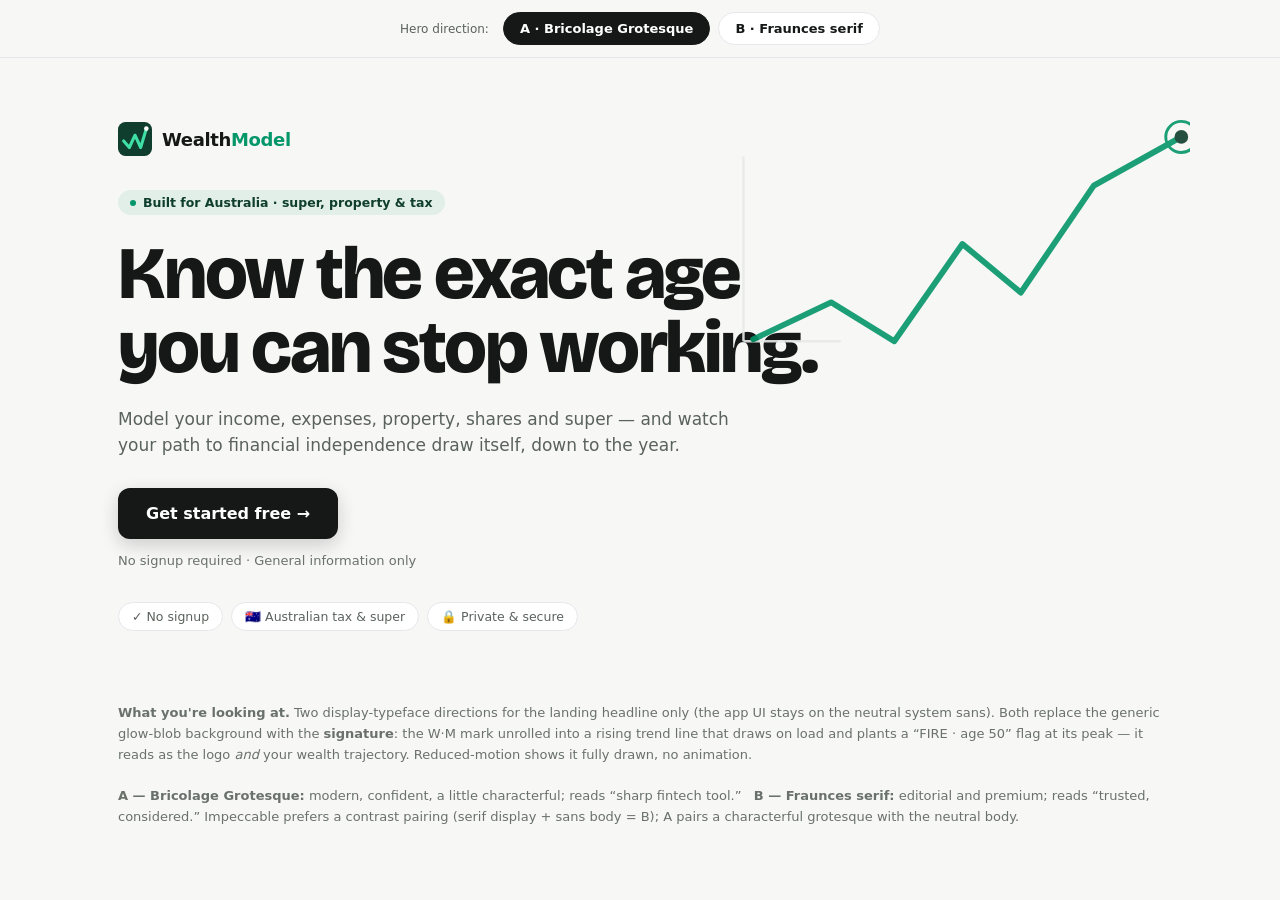
==== hero-mockup.html @ 12a41196 "Add landing hero direction mockup (display font + trend-line signature) Standalone page comparing tw" ====
<!DOCTYPE html>
<html lang="en">
<head>
<meta charset="UTF-8">
<meta name="viewport" content="width=device-width, initial-scale=1">
<title>WealthModel — Hero direction mockups</title>
<link rel="preconnect" href="https://fonts.googleapis.com">
<link rel="preconnect" href="https://fonts.gstatic.com" crossorigin>
<link href="https://fonts.googleapis.com/css2?family=Bricolage+Grotesque:opsz,wght@12..96,600;12..96,700;12..96,800&family=Fraunces:ital,opsz,wght@0,9..144,600;0,9..144,700;1,9..144,600&display=swap" rel="stylesheet">
<style>
  :root{
    --ink:#151816; --muted:#5A625D; --muted2:#6A716B;
    --green:#059669; --deep:#0F3D2E; --mint:#3FE0A5;
    --bg:#F7F7F5; --surface:#FFFFFF; --stroke:#E5E7EB;
    --sans: ui-sans-serif, system-ui, -apple-system, "Segoe UI", Roboto, Helvetica, Arial, sans-serif;
  }
  *{ box-sizing:border-box; }
  body{ margin:0; background:var(--bg); color:var(--ink); font-family:var(--sans); -webkit-font-smoothing:antialiased; }
  .switchbar{ position:sticky; top:0; z-index:10; display:flex; gap:8px; align-items:center; justify-content:center;
    background:rgba(247,247,245,.9); backdrop-filter:blur(8px); padding:12px; border-bottom:1px solid var(--stroke); }
  .switchbar span{ font-size:12px; color:var(--muted); margin-right:6px; }
  .switchbar button{ font:inherit; font-size:13px; font-weight:600; padding:8px 16px; border-radius:999px;
    border:1px solid var(--stroke); background:#fff; color:var(--ink); cursor:pointer; }
  .switchbar button.on{ background:var(--ink); color:#fff; border-color:var(--ink); }

  .stage{ display:none; }
  .stage.on{ display:block; }

  /* ── Shared hero layout ── */
  .hero{ position:relative; overflow:hidden; max-width:1100px; margin:0 auto; padding:64px 28px 72px; }
  .brandrow{ display:flex; align-items:center; gap:10px; margin-bottom:34px; }
  .brandrow .mark{ width:34px; height:34px; }
  .brandrow .name{ font-weight:800; font-size:18px; letter-spacing:-.02em; }
  .brandrow .name .m{ color:var(--green); }
  .kicker{ display:inline-flex; align-items:center; gap:7px; font-size:12.5px; font-weight:600; color:var(--deep);
    background:rgba(5,150,105,.09); padding:5px 12px; border-radius:999px; margin-bottom:22px; }
  .kicker .dot{ width:6px; height:6px; border-radius:50%; background:var(--green); }
  .lede{ font-size:17px; line-height:1.5; color:var(--muted); max-width:60ch; margin:22px 0 30px; }
  .cta{ display:inline-flex; align-items:center; gap:9px; font:inherit; font-size:16px; font-weight:700;
    background:var(--ink); color:#fff; border:none; border-radius:12px; padding:16px 28px; cursor:pointer;
    box-shadow:0 6px 18px rgba(15,24,22,.18); }
  .sub{ margin-top:14px; font-size:13px; color:var(--muted2); }

  /* ── The signature: rising trend-line / W·M mark, drawn on load ── */
  .signature{ position:absolute; right:-40px; top:40px; width:min(46%,520px); opacity:.9; pointer-events:none; }
  .signature .track{ fill:none; stroke:#E7EAE8; stroke-width:2.5; }
  .signature .line{ fill:none; stroke:var(--green); stroke-width:6; stroke-linecap:round; stroke-linejoin:round;
    stroke-dasharray:1400; stroke-dashoffset:1400; animation:draw 1.8s cubic-bezier(.2,.7,.2,1) .3s forwards; }
  .signature .peak{ fill:var(--deep); opacity:0; animation:pop .4s ease 2s forwards; }
  .signature .peakring{ fill:none; stroke:var(--green); stroke-width:3; opacity:0; animation:pop .4s ease 2s forwards; }
  .signature .flag{ opacity:0; animation:pop .5s ease 2.15s forwards; }
  @keyframes draw{ to{ stroke-dashoffset:0; } }
  @keyframes pop{ from{ opacity:0; transform:scale(.6); } to{ opacity:1; transform:scale(1); } }
  @media (prefers-reduced-motion: reduce){
    .signature .line{ animation:none; stroke-dashoffset:0; } .signature .peak,.signature .peakring,.signature .flag{ animation:none; opacity:1; }
  }
  .pills{ display:flex; flex-wrap:wrap; gap:8px; margin-top:34px; }
  .pill{ font-size:12.5px; color:var(--muted); background:#fff; border:1px solid var(--stroke); border-radius:999px; padding:6px 13px; }

  /* ══ Direction A — Bricolage Grotesque (modern, confident) ══ */
  #A .h1{ font-family:"Bricolage Grotesque", var(--sans); font-weight:800; font-size:clamp(38px,6.2vw,74px);
    line-height:1.0; letter-spacing:-.03em; margin:0; text-wrap:balance; }
  #A .h1 .accent{ color:var(--green); }
  #A .h1 .rot{ display:inline-block; }

  /* ══ Direction B — Fraunces serif display (editorial, premium) ══ */
  #B .h1{ font-family:"Fraunces", Georgia, serif; font-weight:600; font-size:clamp(38px,6vw,72px);
    line-height:1.02; letter-spacing:-.01em; margin:0; text-wrap:balance; }
  #B .h1 .accent{ font-style:italic; color:var(--green); }

  @media (max-width:820px){ .signature{ display:none; } .hero{ padding:44px 22px 56px; } }
  .note{ max-width:1100px; margin:0 auto; padding:0 28px 40px; font-size:13px; color:var(--muted2); line-height:1.6; }
</style>
</head>
<body>

<div class="switchbar">
  <span>Hero direction:</span>
  <button id="btnA" class="on" onclick="pick('A')">A · Bricolage Grotesque</button>
  <button id="btnB" onclick="pick('B')">B · Fraunces serif</button>
</div>

<!-- shared signature SVG template is inlined per stage so each gets its own draw -->
<script>
  const SIG = `
    <svg class="signature" viewBox="0 0 520 300" xmlns="http://www.w3.org/2000/svg" aria-hidden="true">
      <path class="track" d="M20 250 L120 250 M20 250 L20 60"/>
      <!-- W·M zigzag rising to a peak = your wealth trajectory -->
      <path class="line" d="M30 248 L110 210 L175 250 L245 150 L305 200 L380 90 L470 40"/>
      <circle class="peakring" cx="470" cy="40" r="16"/>
      <circle class="peak" cx="470" cy="40" r="7"/>
      <g class="flag" transform="translate(470,40)">
        <rect x="14" y="-30" width="120" height="24" rx="12" fill="#0F3D2E"/>
        <text x="74" y="-13" text-anchor="middle" font-family="ui-sans-serif,system-ui" font-size="12" font-weight="700" fill="#fff">FIRE · age 50</text>
      </g>
    </svg>`;
  function markSVG(){
    return `<svg class="mark" viewBox="0 0 72 72" xmlns="http://www.w3.org/2000/svg" aria-hidden="true">
      <rect width="72" height="72" rx="16" fill="#0F3D2E"/>
      <polyline points="12,40 24,54 36,28 48,54 60,14" fill="none" stroke="#3FE0A5" stroke-width="6.5" stroke-linecap="round" stroke-linejoin="round"/>
      <circle cx="60" cy="14" r="4.8" fill="#fff"/></svg>`;
  }
</script>

<!-- Direction A -->
<section id="A" class="stage on">
  <div class="hero">
    <div class="sig-slot"></div>
    <div class="brandrow"><span class="mk"></span><span class="name">Wealth<span class="m">Model</span></span></div>
    <div class="kicker"><span class="dot"></span>Built for Australia · super, property &amp; tax</div>
    <h1 class="h1">Know the exact age<br>you can stop working.</h1>
    <p class="lede">Model your income, expenses, property, shares and super — and watch your path to financial independence draw itself, down to the year.</p>
    <button class="cta">Get started free →</button>
    <div class="sub">No signup required · General information only</div>
    <div class="pills"><span class="pill">✓ No signup</span><span class="pill">🇦🇺 Australian tax &amp; super</span><span class="pill">🔒 Private &amp; secure</span></div>
  </div>
</section>

<!-- Direction B -->
<section id="B" class="stage">
  <div class="hero">
    <div class="sig-slot"></div>
    <div class="brandrow"><span class="mk"></span><span class="name">Wealth<span class="m">Model</span></span></div>
    <div class="kicker"><span class="dot"></span>Built for Australia · super, property &amp; tax</div>
    <h1 class="h1">Know your path to<br>financial <span class="accent">freedom.</span></h1>
    <p class="lede">Model your income, expenses, property, shares and super — and see exactly when you reach financial independence, the Australian way.</p>
    <button class="cta">Get started free →</button>
    <div class="sub">No signup required · General information only</div>
    <div class="pills"><span class="pill">✓ No signup</span><span class="pill">🇦🇺 Australian tax &amp; super</span><span class="pill">🔒 Private &amp; secure</span></div>
  </div>
</section>

<div class="note">
  <strong>What you're looking at.</strong> Two display-typeface directions for the landing headline only (the app UI stays on the neutral system sans). Both replace the generic glow-blob background with the <strong>signature</strong>: the W·M mark unrolled into a rising trend line that draws on load and plants a “FIRE · age 50” flag at its peak — it reads as the logo <em>and</em> your wealth trajectory. Reduced-motion shows it fully drawn, no animation.
  <br><br><strong>A — Bricolage Grotesque:</strong> modern, confident, a little characterful; reads “sharp fintech tool.” &nbsp; <strong>B — Fraunces serif:</strong> editorial and premium; reads “trusted, considered.” Impeccable prefers a contrast pairing (serif display + sans body = B); A pairs a characterful grotesque with the neutral body.
</div>

<script>
  // inject the mark + signature into each stage
  document.querySelectorAll('.mk').forEach(el => el.outerHTML = markSVG());
  function inject(id){
    const stage = document.getElementById(id);
    const slot = stage.querySelector('.sig-slot');
    slot.innerHTML = SIG;           // re-inject to restart the draw animation
  }
  function pick(which){
    ['A','B'].forEach(k=>{
      document.getElementById(k).classList.toggle('on', k===which);
      document.getElementById('btn'+k).classList.toggle('on', k===which);
    });
    inject(which);
  }
  inject('A');
</script>
</body>
</html>
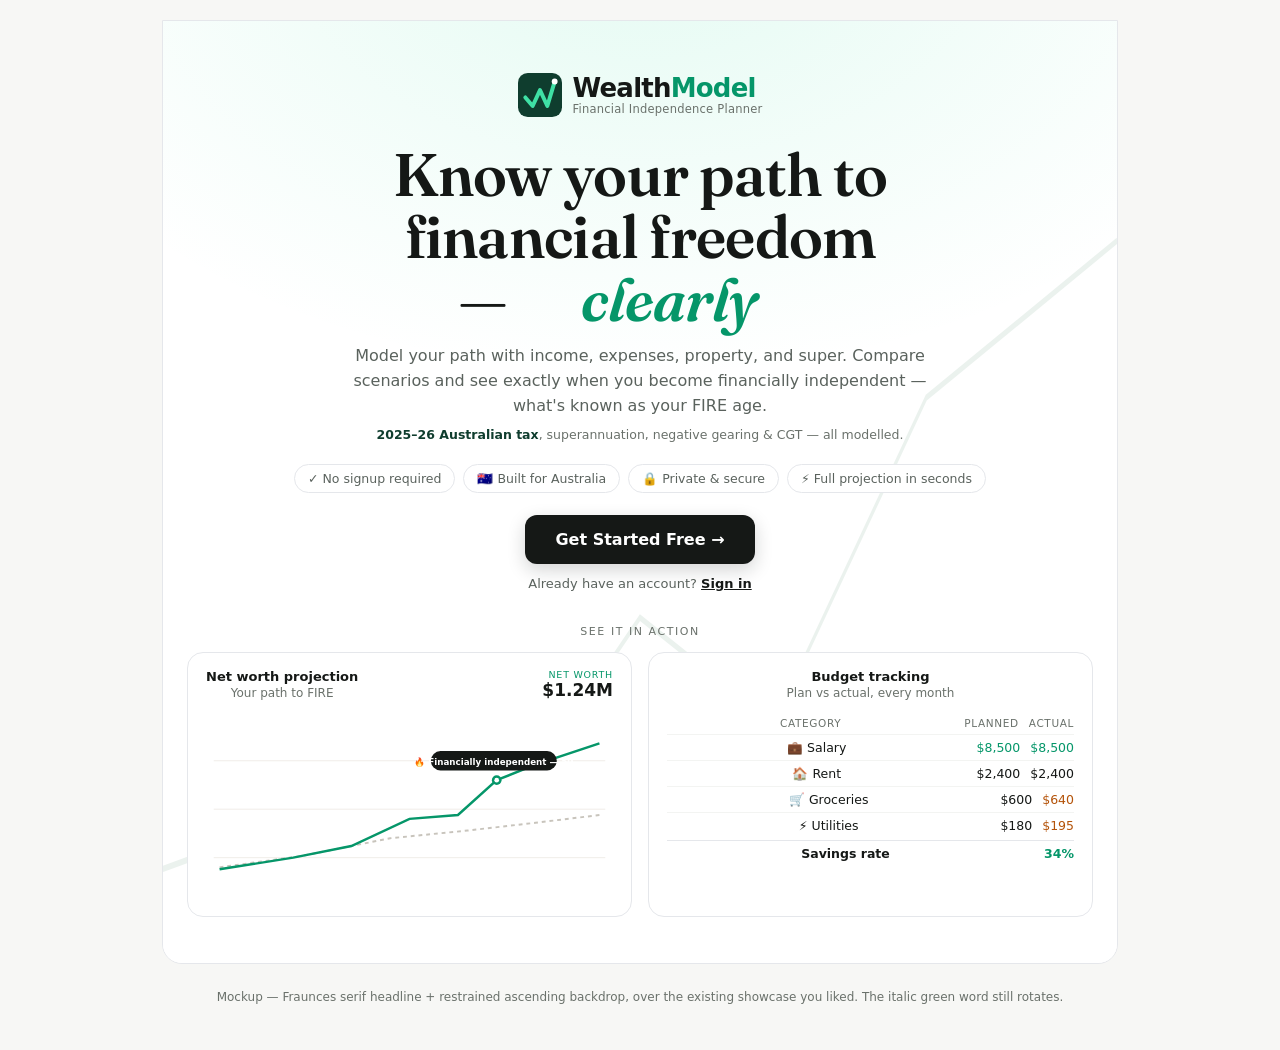
==== commit 5f7e6897: "Hero mockup v2: Fraunces serif over the existing showcase layout Keeps the centered hero + net-worth" ====
--- a/hero-mockup.html
+++ b/hero-mockup.html
@@ -3,154 +3,184 @@
 <head>
 <meta charset="UTF-8">
 <meta name="viewport" content="width=device-width, initial-scale=1">
-<title>WealthModel — Hero direction mockups</title>
+<title>WealthModel — Fraunces hero mockup</title>
 <link rel="preconnect" href="https://fonts.googleapis.com">
 <link rel="preconnect" href="https://fonts.gstatic.com" crossorigin>
-<link href="https://fonts.googleapis.com/css2?family=Bricolage+Grotesque:opsz,wght@12..96,600;12..96,700;12..96,800&family=Fraunces:ital,opsz,wght@0,9..144,600;0,9..144,700;1,9..144,600&display=swap" rel="stylesheet">
+<link href="https://fonts.googleapis.com/css2?family=Fraunces:ital,opsz,wght@0,9..144,500;0,9..144,600;0,9..144,700;1,9..144,500;1,9..144,600&display=swap" rel="stylesheet">
 <style>
   :root{
     --ink:#151816; --muted:#5A625D; --muted2:#6A716B;
     --green:#059669; --deep:#0F3D2E; --mint:#3FE0A5;
     --bg:#F7F7F5; --surface:#FFFFFF; --stroke:#E5E7EB;
     --sans: ui-sans-serif, system-ui, -apple-system, "Segoe UI", Roboto, Helvetica, Arial, sans-serif;
+    --serif: "Fraunces", Georgia, "Times New Roman", serif;
   }
   *{ box-sizing:border-box; }
   body{ margin:0; background:var(--bg); color:var(--ink); font-family:var(--sans); -webkit-font-smoothing:antialiased; }
-  .switchbar{ position:sticky; top:0; z-index:10; display:flex; gap:8px; align-items:center; justify-content:center;
-    background:rgba(247,247,245,.9); backdrop-filter:blur(8px); padding:12px; border-bottom:1px solid var(--stroke); }
-  .switchbar span{ font-size:12px; color:var(--muted); margin-right:6px; }
-  .switchbar button{ font:inherit; font-size:13px; font-weight:600; padding:8px 16px; border-radius:999px;
-    border:1px solid var(--stroke); background:#fff; color:var(--ink); cursor:pointer; }
-  .switchbar button.on{ background:var(--ink); color:#fff; border-color:var(--ink); }
 
-  .stage{ display:none; }
-  .stage.on{ display:block; }
+  .card{ background:var(--surface); border:1px solid var(--stroke); border-radius:16px; }
+  .wrap{ max-width:1000px; margin:0 auto; padding:0 22px; }
 
-  /* ── Shared hero layout ── */
-  .hero{ position:relative; overflow:hidden; max-width:1100px; margin:0 auto; padding:64px 28px 72px; }
-  .brandrow{ display:flex; align-items:center; gap:10px; margin-bottom:34px; }
-  .brandrow .mark{ width:34px; height:34px; }
-  .brandrow .name{ font-weight:800; font-size:18px; letter-spacing:-.02em; }
-  .brandrow .name .m{ color:var(--green); }
-  .kicker{ display:inline-flex; align-items:center; gap:7px; font-size:12.5px; font-weight:600; color:var(--deep);
-    background:rgba(5,150,105,.09); padding:5px 12px; border-radius:999px; margin-bottom:22px; }
-  .kicker .dot{ width:6px; height:6px; border-radius:50%; background:var(--green); }
-  .lede{ font-size:17px; line-height:1.5; color:var(--muted); max-width:60ch; margin:22px 0 30px; }
-  .cta{ display:inline-flex; align-items:center; gap:9px; font:inherit; font-size:16px; font-weight:700;
-    background:var(--ink); color:#fff; border:none; border-radius:12px; padding:16px 28px; cursor:pointer;
-    box-shadow:0 6px 18px rgba(15,24,22,.18); }
-  .sub{ margin-top:14px; font-size:13px; color:var(--muted2); }
+  /* ── HERO (centered, mirrors the live layout) ── */
+  .hero{ position:relative; overflow:hidden; border-radius:0 0 20px 20px; padding:52px 24px 30px; text-align:center; }
+  /* Restrained backdrop: a soft mint wash + one faint ascending hairline that
+     nods to the logo mark — no glow blobs, doesn't compete with the chart below. */
+  .hero::before{ content:""; position:absolute; inset:0; z-index:0;
+    background:
+      radial-gradient(120% 80% at 50% -10%, rgba(63,224,165,.14), transparent 60%),
+      linear-gradient(#fff,#fff);
+  }
+  .hero .risewash{ position:absolute; inset:0; z-index:0; width:100%; height:100%; opacity:.5; pointer-events:none; }
+  .hero .risewash path{ fill:none; stroke:#D8E6DE; stroke-width:2;
+    stroke-dasharray:1200; stroke-dashoffset:1200; animation:draw 2s cubic-bezier(.2,.7,.2,1) .2s forwards; }
+  @keyframes draw{ to{ stroke-dashoffset:0; } }
+  .hero > *{ position:relative; z-index:1; }
 
-  /* ── The signature: rising trend-line / W·M mark, drawn on load ── */
-  .signature{ position:absolute; right:-40px; top:40px; width:min(46%,520px); opacity:.9; pointer-events:none; }
-  .signature .track{ fill:none; stroke:#E7EAE8; stroke-width:2.5; }
-  .signature .line{ fill:none; stroke:var(--green); stroke-width:6; stroke-linecap:round; stroke-linejoin:round;
-    stroke-dasharray:1400; stroke-dashoffset:1400; animation:draw 1.8s cubic-bezier(.2,.7,.2,1) .3s forwards; }
-  .signature .peak{ fill:var(--deep); opacity:0; animation:pop .4s ease 2s forwards; }
-  .signature .peakring{ fill:none; stroke:var(--green); stroke-width:3; opacity:0; animation:pop .4s ease 2s forwards; }
-  .signature .flag{ opacity:0; animation:pop .5s ease 2.15s forwards; }
-  @keyframes draw{ to{ stroke-dashoffset:0; } }
-  @keyframes pop{ from{ opacity:0; transform:scale(.6); } to{ opacity:1; transform:scale(1); } }
-  @media (prefers-reduced-motion: reduce){
-    .signature .line{ animation:none; stroke-dashoffset:0; } .signature .peak,.signature .peakring,.signature .flag{ animation:none; opacity:1; }
+  .lockup{ display:inline-flex; align-items:center; gap:11px; margin-bottom:26px; }
+  .lockup .mk{ width:44px; height:44px; }
+  .lockup .txt{ text-align:left; line-height:1.1; }
+  .lockup .nm{ font-weight:800; font-size:26px; letter-spacing:-.03em; }
+  .lockup .nm .m{ color:var(--green); }
+  .lockup .tg{ font-size:11.5px; color:var(--muted2); letter-spacing:.02em; }
+
+  h1.hero-title{
+    font-family:var(--serif); font-weight:600; font-optical-sizing:auto;
+    font-size:clamp(34px,5.4vw,60px); line-height:1.04; letter-spacing:-.012em;
+    margin:0 auto 14px; max-width:16ch; text-wrap:balance; color:var(--ink);
   }
-  .pills{ display:flex; flex-wrap:wrap; gap:8px; margin-top:34px; }
-  .pill{ font-size:12.5px; color:var(--muted); background:#fff; border:1px solid var(--stroke); border-radius:999px; padding:6px 13px; }
+  h1.hero-title .rotwrap{ display:inline-grid; }
+  h1.hero-title .ghost{ grid-area:1/1; visibility:hidden; }
+  h1.hero-title .rot{ grid-area:1/1; font-style:italic; color:var(--green);
+    transition:opacity .22s ease, transform .22s ease; }
+  h1.hero-title .rot.swap{ opacity:0; transform:translateY(6px); }
 
-  /* ══ Direction A — Bricolage Grotesque (modern, confident) ══ */
-  #A .h1{ font-family:"Bricolage Grotesque", var(--sans); font-weight:800; font-size:clamp(38px,6.2vw,74px);
-    line-height:1.0; letter-spacing:-.03em; margin:0; text-wrap:balance; }
-  #A .h1 .accent{ color:var(--green); }
-  #A .h1 .rot{ display:inline-block; }
+  .lede{ font-family:var(--sans); font-size:16px; line-height:1.55; color:var(--muted);
+    max-width:60ch; margin:0 auto 8px; }
+  .cred{ font-size:12.5px; color:var(--muted2); margin:0 auto 22px; }
+  .cred b{ color:var(--deep); font-weight:600; }
 
-  /* ══ Direction B — Fraunces serif display (editorial, premium) ══ */
-  #B .h1{ font-family:"Fraunces", Georgia, serif; font-weight:600; font-size:clamp(38px,6vw,72px);
-    line-height:1.02; letter-spacing:-.01em; margin:0; text-wrap:balance; }
-  #B .h1 .accent{ font-style:italic; color:var(--green); }
+  .pills{ display:flex; flex-wrap:wrap; gap:8px; justify-content:center; margin-bottom:22px; }
+  .pill{ font-size:12.5px; color:var(--muted); background:#fff; border:1px solid var(--stroke);
+    border-radius:999px; padding:6px 13px; }
 
-  @media (max-width:820px){ .signature{ display:none; } .hero{ padding:44px 22px 56px; } }
-  .note{ max-width:1100px; margin:0 auto; padding:0 28px 40px; font-size:13px; color:var(--muted2); line-height:1.6; }
+  .cta{ display:inline-flex; align-items:center; gap:9px; font:inherit; font-family:var(--sans);
+    font-size:16px; font-weight:700; background:var(--ink); color:#fff; border:none; border-radius:12px;
+    padding:15px 30px; cursor:pointer; box-shadow:0 6px 18px rgba(15,24,22,.18); }
+  .signin{ margin-top:12px; font-size:13px; color:var(--muted); }
+  .signin a{ color:var(--ink); font-weight:600; text-decoration:underline; cursor:pointer; }
+
+  /* ── SHOWCASE (kept from the live layout — representative static version) ── */
+  .showcase-note{ text-align:center; font-size:11px; letter-spacing:.14em; text-transform:uppercase;
+    color:var(--muted2); margin:34px 0 14px; }
+  .showgrid{ display:grid; grid-template-columns:1fr 1fr; gap:16px; margin-bottom:16px; }
+  @media (max-width:760px){ .showgrid{ grid-template-columns:1fr; } }
+  .panel-t{ font-size:13px; font-weight:800; color:var(--ink); }
+  .panel-s{ font-size:12px; color:var(--muted2); margin-top:2px; margin-bottom:12px; }
+
+  /* net-worth mini chart */
+  .nwcard{ padding:16px 18px; }
+  .nwhead{ display:flex; justify-content:space-between; align-items:flex-start; }
+  .nwchip{ text-align:right; }
+  .nwchip .l{ font-size:9.5px; letter-spacing:.08em; text-transform:uppercase; color:var(--green); }
+  .nwchip .v{ font-size:17px; font-weight:800; }
+  .nwchart{ margin-top:10px; }
+  .nwchart .grid{ stroke:#F0EDE8; stroke-width:1; }
+  .nwchart .invest{ fill:none; stroke:var(--green); stroke-width:2.5; }
+  .nwchart .save{ fill:none; stroke:#C8C4BC; stroke-width:2; stroke-dasharray:4 4; }
+  .nwtag{ }
+  .nwtag rect{ fill:var(--ink); } .nwtag text{ fill:#fff; font-size:9px; font-weight:700; }
+
+  /* budget mini table */
+  .budcard{ padding:16px 18px; }
+  .brow{ display:grid; grid-template-columns:1fr auto auto; gap:10px; font-size:12.5px; padding:5px 0; border-top:1px solid #F3F4F2; }
+  .brow.h{ border-top:none; color:var(--muted2); font-size:10.5px; text-transform:uppercase; letter-spacing:.06em; }
+  .brow .pos{ color:var(--green); } .brow .warn{ color:#B45309; }
+  .brow.tot{ font-weight:800; border-top:1.5px solid var(--stroke); margin-top:2px; }
+
+  .foot{ text-align:center; color:var(--muted2); font-size:12px; padding:26px 0 46px; }
+  @media (prefers-reduced-motion: reduce){ .hero .risewash path{ animation:none; stroke-dashoffset:0; } }
 </style>
 </head>
 <body>
 
-<div class="switchbar">
-  <span>Hero direction:</span>
-  <button id="btnA" class="on" onclick="pick('A')">A · Bricolage Grotesque</button>
-  <button id="btnB" onclick="pick('B')">B · Fraunces serif</button>
-</div>
+<div class="wrap">
+  <div class="hero card" style="margin-top:20px;">
+    <!-- restrained ascending hairline backdrop -->
+    <svg class="risewash" viewBox="0 0 1000 300" preserveAspectRatio="none" aria-hidden="true">
+      <path d="M0 270 L180 250 L340 262 L500 190 L640 224 L800 120 L1000 70"/>
+    </svg>
 
-<!-- shared signature SVG template is inlined per stage so each gets its own draw -->
-<script>
-  const SIG = `
-    <svg class="signature" viewBox="0 0 520 300" xmlns="http://www.w3.org/2000/svg" aria-hidden="true">
-      <path class="track" d="M20 250 L120 250 M20 250 L20 60"/>
-      <!-- W·M zigzag rising to a peak = your wealth trajectory -->
-      <path class="line" d="M30 248 L110 210 L175 250 L245 150 L305 200 L380 90 L470 40"/>
-      <circle class="peakring" cx="470" cy="40" r="16"/>
-      <circle class="peak" cx="470" cy="40" r="7"/>
-      <g class="flag" transform="translate(470,40)">
-        <rect x="14" y="-30" width="120" height="24" rx="12" fill="#0F3D2E"/>
-        <text x="74" y="-13" text-anchor="middle" font-family="ui-sans-serif,system-ui" font-size="12" font-weight="700" fill="#fff">FIRE · age 50</text>
-      </g>
-    </svg>`;
-  function markSVG(){
-    return `<svg class="mark" viewBox="0 0 72 72" xmlns="http://www.w3.org/2000/svg" aria-hidden="true">
-      <rect width="72" height="72" rx="16" fill="#0F3D2E"/>
-      <polyline points="12,40 24,54 36,28 48,54 60,14" fill="none" stroke="#3FE0A5" stroke-width="6.5" stroke-linecap="round" stroke-linejoin="round"/>
-      <circle cx="60" cy="14" r="4.8" fill="#fff"/></svg>`;
-  }
-</script>
+    <div class="lockup">
+      <svg class="mk" viewBox="0 0 72 72" xmlns="http://www.w3.org/2000/svg" aria-hidden="true">
+        <rect width="72" height="72" rx="16" fill="#0F3D2E"/>
+        <polyline points="12,40 24,54 36,28 48,54 60,14" fill="none" stroke="#3FE0A5" stroke-width="6.5" stroke-linecap="round" stroke-linejoin="round"/>
+        <circle cx="60" cy="14" r="4.8" fill="#fff"/>
+      </svg>
+      <div class="txt"><div class="nm">Wealth<span class="m">Model</span></div><div class="tg">Financial Independence Planner</div></div>
+    </div>
 
-<!-- Direction A -->
-<section id="A" class="stage on">
-  <div class="hero">
-    <div class="sig-slot"></div>
-    <div class="brandrow"><span class="mk"></span><span class="name">Wealth<span class="m">Model</span></span></div>
-    <div class="kicker"><span class="dot"></span>Built for Australia · super, property &amp; tax</div>
-    <h1 class="h1">Know the exact age<br>you can stop working.</h1>
-    <p class="lede">Model your income, expenses, property, shares and super — and watch your path to financial independence draw itself, down to the year.</p>
-    <button class="cta">Get started free →</button>
-    <div class="sub">No signup required · General information only</div>
-    <div class="pills"><span class="pill">✓ No signup</span><span class="pill">🇦🇺 Australian tax &amp; super</span><span class="pill">🔒 Private &amp; secure</span></div>
+    <h1 class="hero-title">
+      Know your path to financial freedom —
+      <span class="rotwrap">
+        <span class="ghost">accurately</span>
+        <span class="ghost">confidently</span>
+        <span class="rot" id="rot">clearly</span>
+      </span>
+    </h1>
+
+    <p class="lede">Model your path with income, expenses, property, and super. Compare scenarios and see exactly when you become financially independent — what's known as your FIRE age.</p>
+    <p class="cred"><b>2025–26 Australian tax</b>, superannuation, negative gearing &amp; CGT — all modelled.</p>
+
+    <div class="pills">
+      <span class="pill">✓ No signup required</span>
+      <span class="pill">🇦🇺 Built for Australia</span>
+      <span class="pill">🔒 Private &amp; secure</span>
+      <span class="pill">⚡ Full projection in seconds</span>
+    </div>
+
+    <button class="cta">Get Started Free →</button>
+    <div class="signin">Already have an account? <a>Sign in</a></div>
+
+    <div class="showcase-note">See it in action</div>
+    <div class="showgrid">
+      <!-- Net worth projection (kept from live layout) -->
+      <div class="card nwcard">
+        <div class="nwhead">
+          <div><div class="panel-t">Net worth projection</div><div class="panel-s">Your path to FIRE</div></div>
+          <div class="nwchip"><div class="l">Net worth</div><div class="v">$1.24M</div></div>
+        </div>
+        <svg class="nwchart" viewBox="0 0 420 180" width="100%">
+          <line class="grid" x1="8" y1="40" x2="412" y2="40"/><line class="grid" x1="8" y1="90" x2="412" y2="90"/><line class="grid" x1="8" y1="140" x2="412" y2="140"/>
+          <path class="save" d="M14 150 L100 138 L190 120 L270 112 L340 104 L406 96"/>
+          <path class="invest" d="M14 152 L90 140 L150 128 L210 100 L260 96 L300 60 L340 44 L406 22"/>
+          <circle cx="300" cy="60" r="5" fill="#059669"/><circle cx="300" cy="60" r="2.4" fill="#fff"/>
+          <g class="nwtag" transform="translate(232,30)"><rect width="130" height="20" rx="10"/><text x="65" y="14" text-anchor="middle">🔥 Financially independent — 50</text></g>
+        </svg>
+      </div>
+      <!-- Budget tracking (kept from live layout) -->
+      <div class="card budcard">
+        <div class="panel-t">Budget tracking</div><div class="panel-s">Plan vs actual, every month</div>
+        <div class="brow h"><span>Category</span><span>Planned</span><span>Actual</span></div>
+        <div class="brow"><span>💼 Salary</span><span class="pos">$8,500</span><span class="pos">$8,500</span></div>
+        <div class="brow"><span>🏠 Rent</span><span>$2,400</span><span>$2,400</span></div>
+        <div class="brow"><span>🛒 Groceries</span><span>$600</span><span class="warn">$640</span></div>
+        <div class="brow"><span>⚡ Utilities</span><span>$180</span><span class="warn">$195</span></div>
+        <div class="brow tot"><span>Savings rate</span><span></span><span class="pos">34%</span></div>
+      </div>
+    </div>
   </div>
-</section>
 
-<!-- Direction B -->
-<section id="B" class="stage">
-  <div class="hero">
-    <div class="sig-slot"></div>
-    <div class="brandrow"><span class="mk"></span><span class="name">Wealth<span class="m">Model</span></span></div>
-    <div class="kicker"><span class="dot"></span>Built for Australia · super, property &amp; tax</div>
-    <h1 class="h1">Know your path to<br>financial <span class="accent">freedom.</span></h1>
-    <p class="lede">Model your income, expenses, property, shares and super — and see exactly when you reach financial independence, the Australian way.</p>
-    <button class="cta">Get started free →</button>
-    <div class="sub">No signup required · General information only</div>
-    <div class="pills"><span class="pill">✓ No signup</span><span class="pill">🇦🇺 Australian tax &amp; super</span><span class="pill">🔒 Private &amp; secure</span></div>
-  </div>
-</section>
-
-<div class="note">
-  <strong>What you're looking at.</strong> Two display-typeface directions for the landing headline only (the app UI stays on the neutral system sans). Both replace the generic glow-blob background with the <strong>signature</strong>: the W·M mark unrolled into a rising trend line that draws on load and plants a “FIRE · age 50” flag at its peak — it reads as the logo <em>and</em> your wealth trajectory. Reduced-motion shows it fully drawn, no animation.
-  <br><br><strong>A — Bricolage Grotesque:</strong> modern, confident, a little characterful; reads “sharp fintech tool.” &nbsp; <strong>B — Fraunces serif:</strong> editorial and premium; reads “trusted, considered.” Impeccable prefers a contrast pairing (serif display + sans body = B); A pairs a characterful grotesque with the neutral body.
+  <div class="foot">Mockup — Fraunces serif headline + restrained ascending backdrop, over the existing showcase you liked. The italic green word still rotates.</div>
 </div>
 
 <script>
-  // inject the mark + signature into each stage
-  document.querySelectorAll('.mk').forEach(el => el.outerHTML = markSVG());
-  function inject(id){
-    const stage = document.getElementById(id);
-    const slot = stage.querySelector('.sig-slot');
-    slot.innerHTML = SIG;           // re-inject to restart the draw animation
-  }
-  function pick(which){
-    ['A','B'].forEach(k=>{
-      document.getElementById(k).classList.toggle('on', k===which);
-      document.getElementById('btn'+k).classList.toggle('on', k===which);
-    });
-    inject(which);
-  }
-  inject('A');
+  const words = ['clearly','accurately','reliably','confidently','instantly'];
+  let i = 0; const rot = document.getElementById('rot');
+  setInterval(() => {
+    i = (i+1) % words.length;
+    rot.classList.add('swap');
+    setTimeout(() => { rot.textContent = words[i]; rot.classList.remove('swap'); }, 220);
+  }, 2600);
 </script>
 </body>
 </html>
